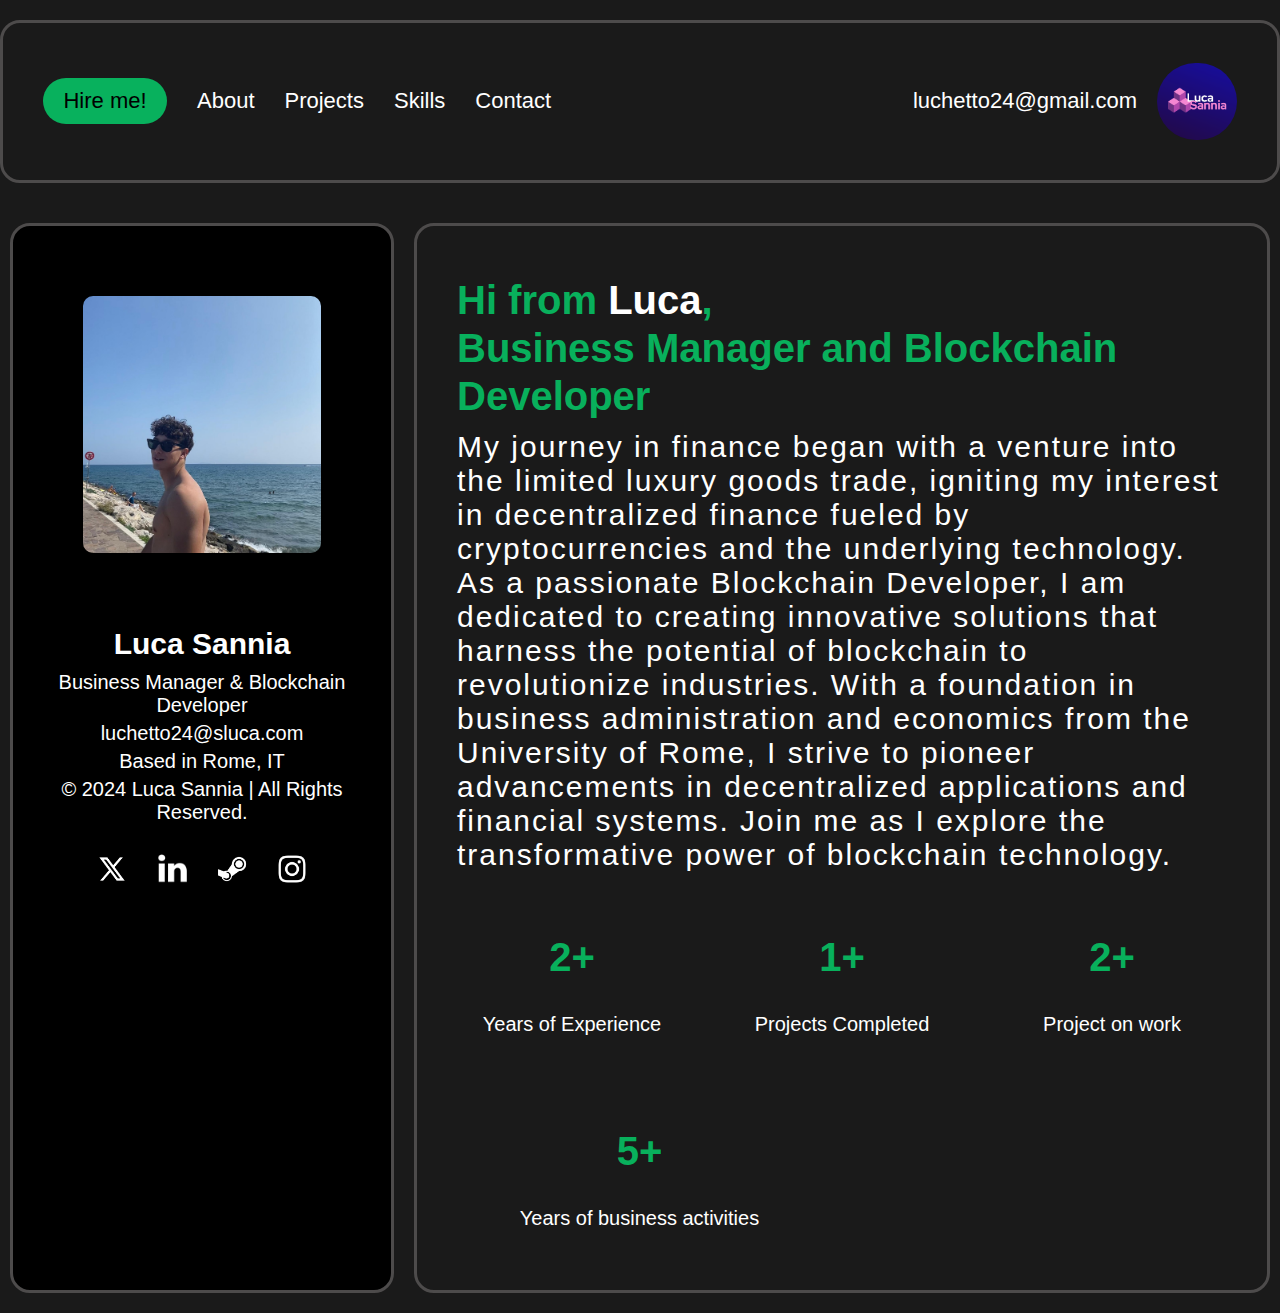
==== navigation-tab/aboutme.html @ 82027bcf "megatag imagine added" ====
<!DOCTYPE html>
<html lang="en">
<head>
  <meta charset="UTF-8">
  <meta name="viewport" content="width=device-width, initial-scale=1.0">
  <title>Luca Sannia | About me</title>
  <link rel="icon" type="image/x-icon" href="./assets/img/Fav-Icon.png">
  <link rel="stylesheet" href="../assets/css/aboutme.css">
  <meta name="description" content="Explore Luca Sannia's journey from business management to blockchain development. Discover his passion for decentralized finance and innovative blockchain solutions. Learn about his background, skills, and projects. Contact Luca for collaborations and business inquiries.">
  <meta name="keywords" content="Luca Sannia, business manager, blockchain developer, decentralized finance, blockchain solutions, blockchain technology, Rome, IT">
  <meta name="robots" content="index, follow">
  <meta name="author" content="Luca Sannia">
  <meta property="og:title" content="Luca Sannia | About me">
  <meta property="og:description" content="Explore Luca Sannia's journey from business management to blockchain development. Discover his passion for decentralized finance and innovative blockchain solutions. Learn about his background, skills, and projects. Contact Luca for collaborations and business inquiries.">
  <meta property="og:type" content="website">
  <meta property="og:image" content="https://www.dropbox.com/scl/fi/gg0s08ts35b4jxzgrot3h/megatag-aboutme.png?rlkey=hx1lsll9c0t20wys432btjf5d&st=v4zu6bv2&raw=1" />
</head>
<body >
  <div class="container">

  <header class="header">
    <div class="headerin">

       <div class="hamburger-contactbtn">
                <div class="hamburger-menu">
                    <ul>
                    <li>
                                       
                              <a class="first" href="#"> <div class="bar"></div></a> 
                              <a class="first" href="#"> <div class="bar"></div></a> 
                              <a class="first" href="#"> <div class="bar"></div></a> 
                    <ul> 
                      <li><a id="w" href="../navigation-tab/aboutme.html">About</a></li>
                      <li><a id="w" href="../navigation-tab/Projects.html">Projects</a></li>
                      <li><a id="w" href="../index.html">Skills</a></li>
                      <li><a id="w" href="../navigation-tab/contact-form.html">Contacts</a></li>
                    </ul> 
                    </li> 

                    </div>

                    <div class="ipad-contactbtn">

                        <a href="../navigation-tab/contact-form.html"><button class="hire-me">Hire me!</button></a>
        
                    </div>
                    
                </div>       

                <div class="nav-div">

                    <div class="leftside">
                    <div class="pc-contactbtn">
                        <a href="../navigation-tab/contact-form.html"><button class="hire-me">Hire me!</button></a>
                    </div>

                        <nav class="navbar">
                          <a href="../navigation-tab/aboutme.html" id="navstyle">About</a>
                          <a href="../navigation-tab/Projects.html" id="navstyle">Projects</a>
                          <a href="../index.html" id="navstyle">Skills</a>
                          <a href="../navigation-tab/contact-form.html" id="navstyle">Contact</a>
                        </nav>
                    </div>
                    
            

                    <div class="logomail">
                        <div class="title-text-div"> 
                            <span class="mail-text">luchetto24@gmail.com</span>
                        </div>
        
                        <div class="iphone-contactbtn">
        
                            <a href="../navigation-tab/contact-form.html"><button class="hire-me">Hire me!</button></a>
            
                        </div>
        
                        <div class="logo-div">
                            <a href="../index.html"><img src="../assets/img/logo.png" alt="SL"></a>
                        </div>
                    </div>
                </div>
    </div>    
    </header>

  <div class="page">
    <div class="sidebar">
      <div class="profile-pic">
        <img src="../assets/img/logo2.jpg" alt="Profile Picture">
      </div>
      <div class="contact-info">
        <h1>Luca Sannia</h1>
        <p>Business Manager & Blockchain Developer</p>
        <p>luchetto24@sluca.com</p>
        <p>Based in Rome, IT</p>
        <p>© 2024 Luca Sannia | All Rights Reserved.</p>
        <div class="social-media">
          <a href="https://x.com/lucasanniaxx" target="_blank"><img src="../assets/img/x.jpeg"></a>
          <a href="https://www.linkedin.com/in/luca-sannia-376871309/" target="_blank"><img src="../assets/img/f940f4a6-fd44-4141-a43b-db25dd425c85.jpeg"></a>
          <a href="https://github.com/SLuca-24"target="_blank"><img src="../assets/img/Steam Game app.jpeg"></a>
          <a href="https://www.instagram.com/lucasanniaa/"target="_blank"><img src="../assets/img/insta.jpeg"></a>
        </div>
      </div>
    </div>
    <div class="main-content">
      <div class="introduction">
        <h1>Hi from <span class="highlight">Luca</span>,<br>Business Manager and Blockchain Developer</h1>
        <p>My journey in finance began with a venture into the limited luxury goods trade, igniting my interest in decentralized finance fueled by cryptocurrencies and the underlying technology. As a passionate Blockchain Developer, I am dedicated to creating innovative solutions that harness the potential of blockchain to revolutionize industries. With a foundation in business administration and economics from the University of Rome, I strive to pioneer advancements in decentralized applications and financial systems. Join me as I explore the transformative power of blockchain technology.</p>
      </div>
      <div class="stats">
        <div class="singlestats">
          <h2>2+</h2>
          <p>Years of Experience</p>
        </div>
        <div class="singlestats">
          <h2>1+</h2>
          <p>Projects Completed</p>
        </div>
        <div class="singlestats">
          <h2>2+</h2>
          <p>Project on work</p>
        </div>
        <div class="singlestats">
          <h2>5+</h2>
          <p>Years of business activities</p>
        </div>
        <div>
    </div>
  </div>
</div>
</body>
</html>
---- assets/css/aboutme.css ----
body {
  font-family: Arial;
  background-color: #1A1A1A;
  color: #ffffff;
  display: flex;
  justify-content: center;
  align-items: center;
  min-height: 100vh;
  margin: 0;
}

.container {
  display: flex;
  flex-direction: column;
  width: 100%;
  height: 100%;
  background-color: #1A1A1A;
  align-items: center;
  box-sizing: border-box;
}

.page {
  display: flex;
  flex-direction: row;
  width: 100%;
  margin-left: 60px;
  margin-right: 60px;
  box-sizing: border-box;
}

.sidebar {
  width: 30%;
  background-color: #000;
  padding: 20px;
  display: flex;
  flex-direction: column;
  align-items: center;
  margin: 20px 10px;
  border: solid 3px #4d4b4b;
  border-radius: 20px;
  box-sizing: border-box;
}

.profile-pic {
  margin: 50px;
}

.profile-pic img {
  width: 100%;
  border-radius: 10px;
}

.contact-info {
  text-align: center;
}

.contact-info h1 {
  font-size: 30px;
  margin-bottom: 10px;
}

.contact-info p {
  font-size: 20px;
  margin: 5px 0;
}

.social-media {
  display: flex;
  justify-content: center;
  gap: 10px;
  margin: 20px 0;
}

.social-media a img {
  width: 50px;
  height: 50px;
}

.hire-me {
  background-color: #00ff80a9;
  color: #000;
  padding: 10px 20px;
  border: none;
  border-radius: 5px;
  cursor: pointer;
  font-size: 16px;
}

.main-content {
  flex: 1;
  width: 100%;
  padding: 40px;
  display: flex;
  flex-direction: column;
  justify-content: center;
  gap: 20px;
  border: solid 3px #4d4b4b;
  border-radius: 20px;
  margin: 20px 10px;
  box-sizing: border-box;
}

.introduction p {
  font-size: 30px;
  color: white;
  letter-spacing: 2px;
}

.introduction h1 {
  font-size: 40px;
  line-height: 1.2;
  color: #00ff80a9;
}

.introduction h1 .highlight {
  color: white;
}

.introduction h1, .introduction p {
  margin: 10px 0;
}

.stats {
  display: flex;
  flex-direction: row;
  gap: 40px;
  flex-wrap: wrap;
}

.stats > div {
  text-align: center;
  flex: 1;
  min-width: 200px;
}

.stats h2 {
  font-size: 40px;
  color: #00ff80a9;
}

.singlestats:hover {
  transform: scale(1.1);
}

.stats p {
  font-size: 20px;
}

.header {
  background-color: #1a1a1a;
  padding: 40px 40px;
  border: solid 3px #4d4b4b;
  border-radius: 20px;
  box-sizing: border-box;
  width: 100%;
  margin-top: 20px;
  margin-left: 60px;
  margin-right: 60px;
  margin-bottom: 20px;
}

.headerin {
  display: flex;
  flex-direction: row;
  justify-content: space-between;
  align-items: center;
}

.nav-div {
  display: flex;
  flex-direction: row;
  align-items: center;
  width: 100%;
  justify-content: space-between;
}

.leftside {
  display: flex;
  flex-direction: row;
  align-items: center;
}

.hire-me {
  background-color: #00ff80a9;
  color: #000;
  padding: 10px 20px;
  border: none;
  border-radius: 100px;
  cursor: pointer;
  font-size: 22px;
  min-width: 101px;
}

.navbar {
  display: flex;
  padding-left: 15px;
}

.navbar a {
  display: flex;
  flex-direction: row;
  padding: 30px;
  font-size: auto;
  color: white;
  text-decoration: none;
  font-size: 22px;
}

.logomail {
  display: flex;
  flex-direction: row;
}

.logo-div {
  display: flex;
  max-height: 80px;
  max-width: 80px;
}

.logo-div img {
  width: 100%;
  height: 100%;
  border-radius: 150px;
}

/* mail */
.mail-text {
  display: flex;
  color: #ffffff;
  height: 100%;
  align-items: center;
  padding-right: 20px;
  font-size: 22px;
}

/* Media */

/*big layout*/
@media (min-width: 992px) {
  .hamburger-menu {
      display: none;
  }

  .iphone-contactbtn {
      display: none;
  }

  .ipad-contactbtn {
      display: none;
  }

  .hire-me {
      background-color: #00ff80a9;
      color: #000;
      padding: 10px 20px;
      border: none;
      border-radius: 100px;
      cursor: pointer;
      font-size: 22px;
      width: 124px;
  }

  .navbar a {
      display: flex;
      flex-direction: row;
      padding: 15px;
      font-size: auto;
      color: white;
      text-decoration: none;
      font-size: 22px;
  }
}

/*ipad layout*/
@media (min-width: 768px) and (max-width: 991px) {
  .header {
      width: 85%;
  }

  .page {
      flex-direction: column;
  }

  .sidebar {
      width: 98%;
  }

  .main-content {
      width: 98%;
  }

  .pc-contactbtn {
      display: none;
  }

  .iphone-contactbtn {
      display: none;
  }

  .navbar {
      display: none;
  }

  .hamburger-menu {
      color: #ffffff;
      max-width: 50px;
      max-height: 50px;
  }

  .hamburger-menu .bar {
      width: 50%;
      height: 4px;
      background-color: rgb(255, 255, 255);
  }

  .hamburger-menu ul {
      margin: 0;
      padding: 0;
      list-style-type: none;
  }

  .hamburger-menu li {
      width: 100px;
      float: left;
      margin: 0;
      padding: 0;
      color: rgb(255, 255, 255);
  }

  .hamburger-menu a {
      display: block;
      padding: 5px;
      text-decoration: none;
  }

  .hamburger-menu li:hover {
      color: black;
      text-decoration: none;
      background-color: #1a1a1a;
  }

  #w {
      color: black;
      padding: 40px 30px;
      font-size: 20px;
      font-weight: 500;
  }

  #w:hover {
      background-color: lightgrey;
  }

  .hamburger-menu li ul {
      display: none;
  }

  .hamburger-menu li:hover ul {
      display: block;
      position: absolute;
      z-index: 1;
      width: 150px;
      padding: 0;
      margin: 0 0 0 -1px;
      border: 1px solid black;
      background-color: white;
  }

  .hamburger-menu li li {
      border: none;
      width: 150px;
  }

  .hamburger-menu li li a {
      padding: 2px 10px;
  }

  .iphone-contactbtn {
      display: none;
  }

  .hamburger-contactbtn {
      display: flex;
      flex-direction: row;
      align-items: center;
  }

  .ipad-contactbtn {
      padding-left: 15px;
  }

  .hire-me {
      background-color: #00ff80a9;
      color: #000;
      padding: 10px 20px;
      border: none;
      border-radius: 100px;
      cursor: pointer;
      font-size: 16px;
  }
}

/*iphone layout */
@media (max-width: 767px) {

  .header {
      padding: 10px;
      padding-top: 20px;
      padding-bottom: 20px;
      width: 92%;
  }

  .page {
      flex-direction: column;
  }

  .sidebar {
      width: 90%;
  }

  .main-content {
      width: 85%;
  }

  .hire-me {
      background-color: #00ff80a9;
      color: #000;
      padding: 10px 20px;
      border: none;
      border-radius: 100px;
      cursor: pointer;
      font-size: 16px;
  }

  .mail-text {
      display: none;
  }

  .pc-contactbtn {
      display: none;
  }

  .ipad-contactbtn {
      display: none;
  }

  .iphone-contactbtn {
      padding-right: 15px;
  }

  .logomail {
      align-items: center;
  }

  .navbar {
      display: none;
  }

  .hamburger-menu {
      color: #ffffff;
      max-width: 50px;
      max-height: 50px;
  }

  .hamburger-menu .bar {
      width: 50%;
      height: 4px;
      background-color: rgb(255, 255, 255);
  }

  .hamburger-menu ul {
      margin: 0;
      padding: 0;
      list-style-type: none;
  }

  .hamburger-menu li {
      width: 100px;
      float: left;
      margin: 0;
      padding: 0;
      color: rgb(255, 255, 255);
  }

  .hamburger-menu a {
      display: block;
      padding: 5px;
      text-decoration: none;
  }

  .hamburger-menu li:hover {
      color: black;
      text-decoration: none;
      background-color: #1a1a1a;
  }

  #w {
      color: black;
      padding: 40px 30px;
      font-size: 20px;
      font-weight: 500;
  }

  #w:hover {
      background-color: lightgrey;
  }

  .hamburger-menu li ul {
      display: none;
  }

  .hamburger-menu li:hover ul {
      display: block;
      position: absolute;
      z-index: 1;
      width: 150px;
      padding: 0;
      margin: 0 0 0 -1px;
      border: 1px solid black;
      background-color: white;
  }

  .hamburger-menu li li {
      border: none;
      width: 150px;
  }

  .hamburger-menu li li a {
      padding: 2px 10px;
  }

  .title-text {
      display: none;
  }
}


@media (max-width: 550px) {
  .header, .sidebar, .main-content {
      margin-left: auto;
      margin-right: auto;
      width: 90%;
  }

  .stats {
      flex-direction: column;
      align-items: center;
  }

  .stats > div {
      width: 100%;
      margin-bottom: 20px;
  }
}

@media (max-width: 930px) {
  .container {
      flex-direction: column;
      align-items: center;
  }
}

@media (max-width: 767px) {
  .header, .sidebar, .main-content {
      width: 89%;
      margin-left: auto;
      margin-right: auto;
  }

  .container {
      margin-left: 0;
      align-items: center;
  }
}
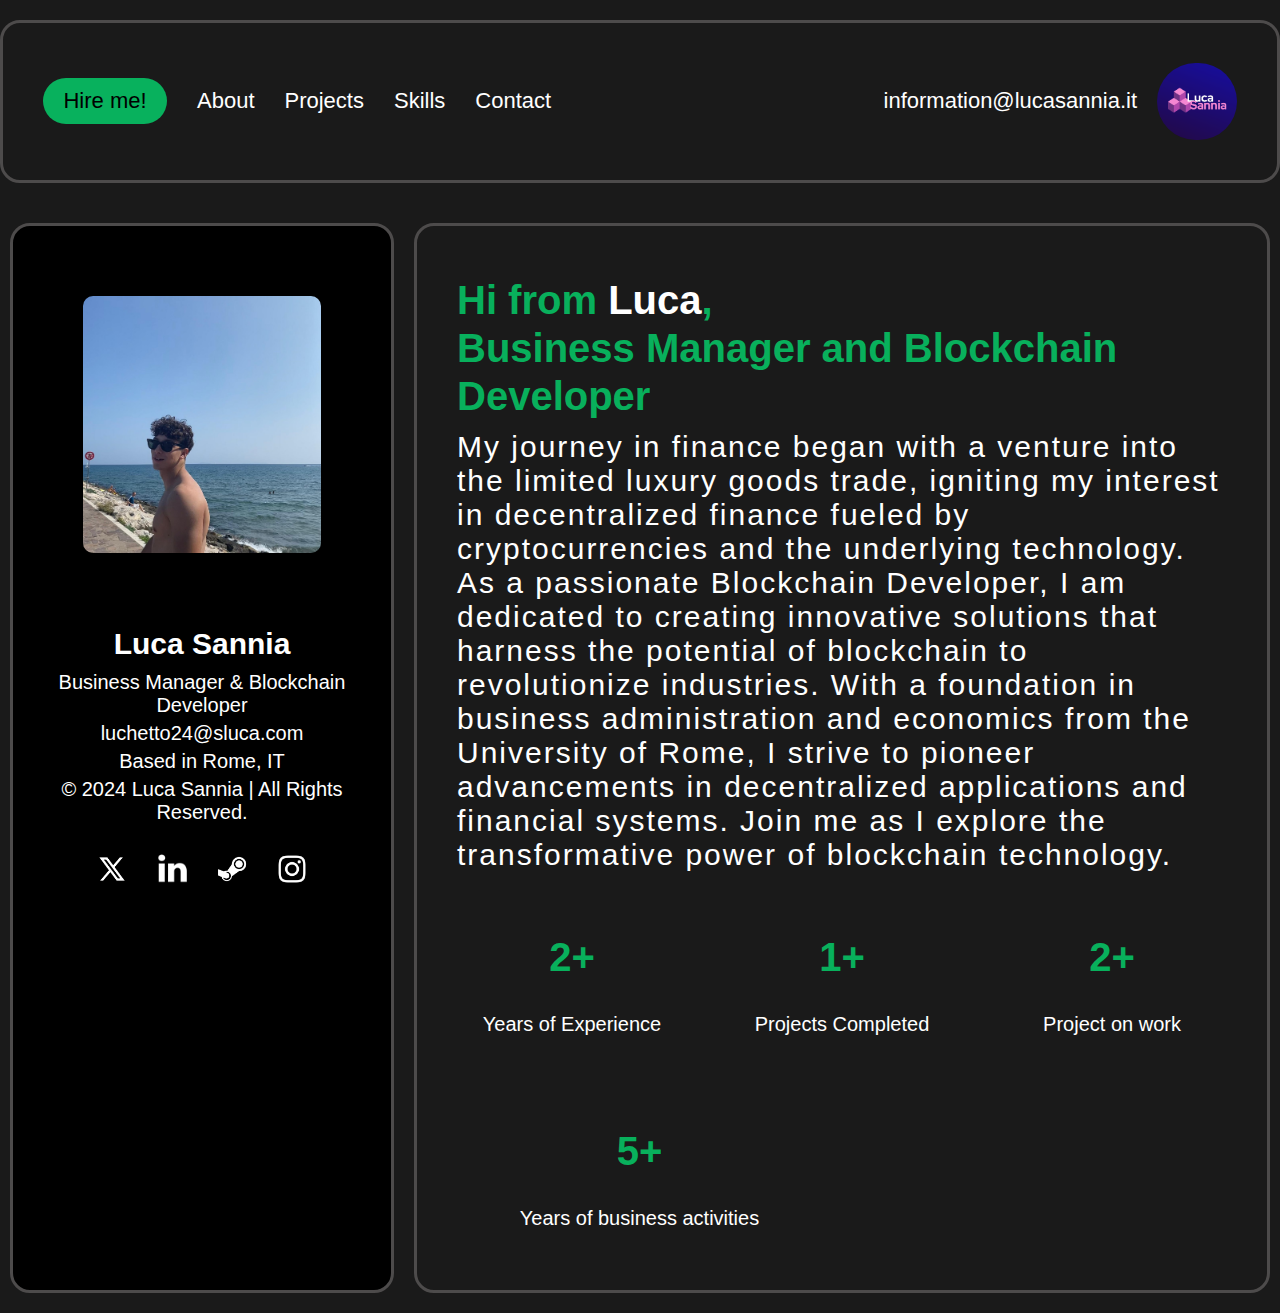
==== commit 88bcbae3: "fixes" ====
--- a/navigation-tab/aboutme.html
+++ b/navigation-tab/aboutme.html
@@ -4,7 +4,7 @@
   <meta charset="UTF-8">
   <meta name="viewport" content="width=device-width, initial-scale=1.0">
   <title>Luca Sannia | About me</title>
-  <link rel="icon" type="image/x-icon" href="./assets/img/Fav-Icon.png">
+  <link rel="icon" type="image/x-icon" href="../assets/img/Fav-Icon.png">
   <link rel="stylesheet" href="../assets/css/aboutme.css">
   <meta name="description" content="Explore Luca Sannia's journey from business management to blockchain development. Discover his passion for decentralized finance and innovative blockchain solutions. Learn about his background, skills, and projects. Contact Luca for collaborations and business inquiries.">
   <meta name="keywords" content="Luca Sannia, business manager, blockchain developer, decentralized finance, blockchain solutions, blockchain technology, Rome, IT">
@@ -66,7 +66,7 @@
 
                     <div class="logomail">
                         <div class="title-text-div"> 
-                            <span class="mail-text">luchetto24@gmail.com</span>
+                            <span class="mail-text">information@lucasannia.it</span>
                         </div>
         
                         <div class="iphone-contactbtn">
@@ -76,7 +76,7 @@
                         </div>
         
                         <div class="logo-div">
-                            <a href="../index.html"><img src="../assets/img/logo.png" alt="SL"></a>
+                            <a href="../index.html"><img src="../assets/img/logo.png" alt="Logo"></a>
                         </div>
                     </div>
                 </div>
@@ -86,7 +86,7 @@
   <div class="page">
     <div class="sidebar">
       <div class="profile-pic">
-        <img src="../assets/img/logo2.jpg" alt="Profile Picture">
+        <img src="../assets/img/logo2.jpg" alt="Personal Picture">
       </div>
       <div class="contact-info">
         <h1>Luca Sannia</h1>
@@ -95,10 +95,10 @@
         <p>Based in Rome, IT</p>
         <p>© 2024 Luca Sannia | All Rights Reserved.</p>
         <div class="social-media">
-          <a href="https://x.com/lucasanniaxx" target="_blank"><img src="../assets/img/x.jpeg"></a>
-          <a href="https://www.linkedin.com/in/luca-sannia-376871309/" target="_blank"><img src="../assets/img/f940f4a6-fd44-4141-a43b-db25dd425c85.jpeg"></a>
-          <a href="https://github.com/SLuca-24"target="_blank"><img src="../assets/img/Steam Game app.jpeg"></a>
-          <a href="https://www.instagram.com/lucasanniaa/"target="_blank"><img src="../assets/img/insta.jpeg"></a>
+          <a href="https://x.com/lucasanniaxx" target="_blank"><img src="../assets/img/x.jpeg" alt="X"></a>
+          <a href="https://www.linkedin.com/in/luca-sannia-376871309/" target="_blank"><img src="../assets/img/f940f4a6-fd44-4141-a43b-db25dd425c85.jpeg" alt="Linkedin"></a>
+          <a href="https://github.com/SLuca-24"target="_blank"><img src="../assets/img/Steam Game app.jpeg" alt="GitHub"></a>
+          <a href="https://www.instagram.com/lucasanniaa/"target="_blank"><img src="../assets/img/insta.jpeg" alt="Instagram"></a>
         </div>
       </div>
     </div>
--- a/assets/css/aboutme.css
+++ b/assets/css/aboutme.css
@@ -39,10 +39,12 @@
   border: solid 3px #4d4b4b;
   border-radius: 20px;
   box-sizing: border-box;
+  animation: slideInRight 0.8s ease-in-out;
 }
 
 .profile-pic {
   margin: 50px;
+  animation: fadeIn 1.5s ease-in-out;
 }
 
 .profile-pic img {
@@ -69,6 +71,10 @@
   justify-content: center;
   gap: 10px;
   margin: 20px 0;
+}
+
+.social-media a:hover {
+  transform: scale(1.1)
 }
 
 .social-media a img {
@@ -86,6 +92,10 @@
   font-size: 16px;
 }
 
+.hire-me:hover {
+  transform: scale(1.09);
+}
+
 .main-content {
   flex: 1;
   width: 100%;
@@ -98,6 +108,7 @@
   border-radius: 20px;
   margin: 20px 10px;
   box-sizing: border-box;
+  animation: slideInLeft 0.8s ease-in-out;
 }
 
 .introduction p {
@@ -157,6 +168,7 @@
   margin-left: 60px;
   margin-right: 60px;
   margin-bottom: 20px;
+  animation: slideInTop 0.8s ease-in-out;
 }
 
 .headerin {
@@ -206,6 +218,10 @@
   font-size: 22px;
 }
 
+.navbar a:hover {
+  transform: scale(1.09);
+}
+
 .logomail {
   display: flex;
   flex-direction: row;
@@ -215,6 +231,10 @@
   display: flex;
   max-height: 80px;
   max-width: 80px;
+}
+
+.logo-div:hover {
+  transform: scale(1.15);
 }
 
 .logo-div img {
@@ -573,3 +593,56 @@
 }
 
 
+/*animations*/
+@keyframes fadeIn {
+  from {
+    opacity: 0;
+  }
+  to {
+    opacity: 1;
+  }
+}
+
+@keyframes slideInLeft {
+  from {
+    transform: translateX(-100%);
+    opacity: 0;
+  }
+  to {
+    transform: translateX(0);
+    opacity: 1;
+  }
+}
+
+@keyframes slideInRight {
+  from {
+    transform: translateX(100%);
+    opacity: 0;
+  }
+  to {
+    transform: translateX(0);
+    opacity: 1;
+  }
+}
+
+
+@keyframes buttonHover {
+  from {
+    transform: scale(1);
+  }
+  to {
+    transform: scale(1.1);
+  }
+}
+
+@keyframes slideInTop {
+  from {
+    transform: translateY(-100%);
+    opacity: 0;
+  }
+  to {
+    transform: translateY(0);
+    opacity: 1;
+  }
+}
+
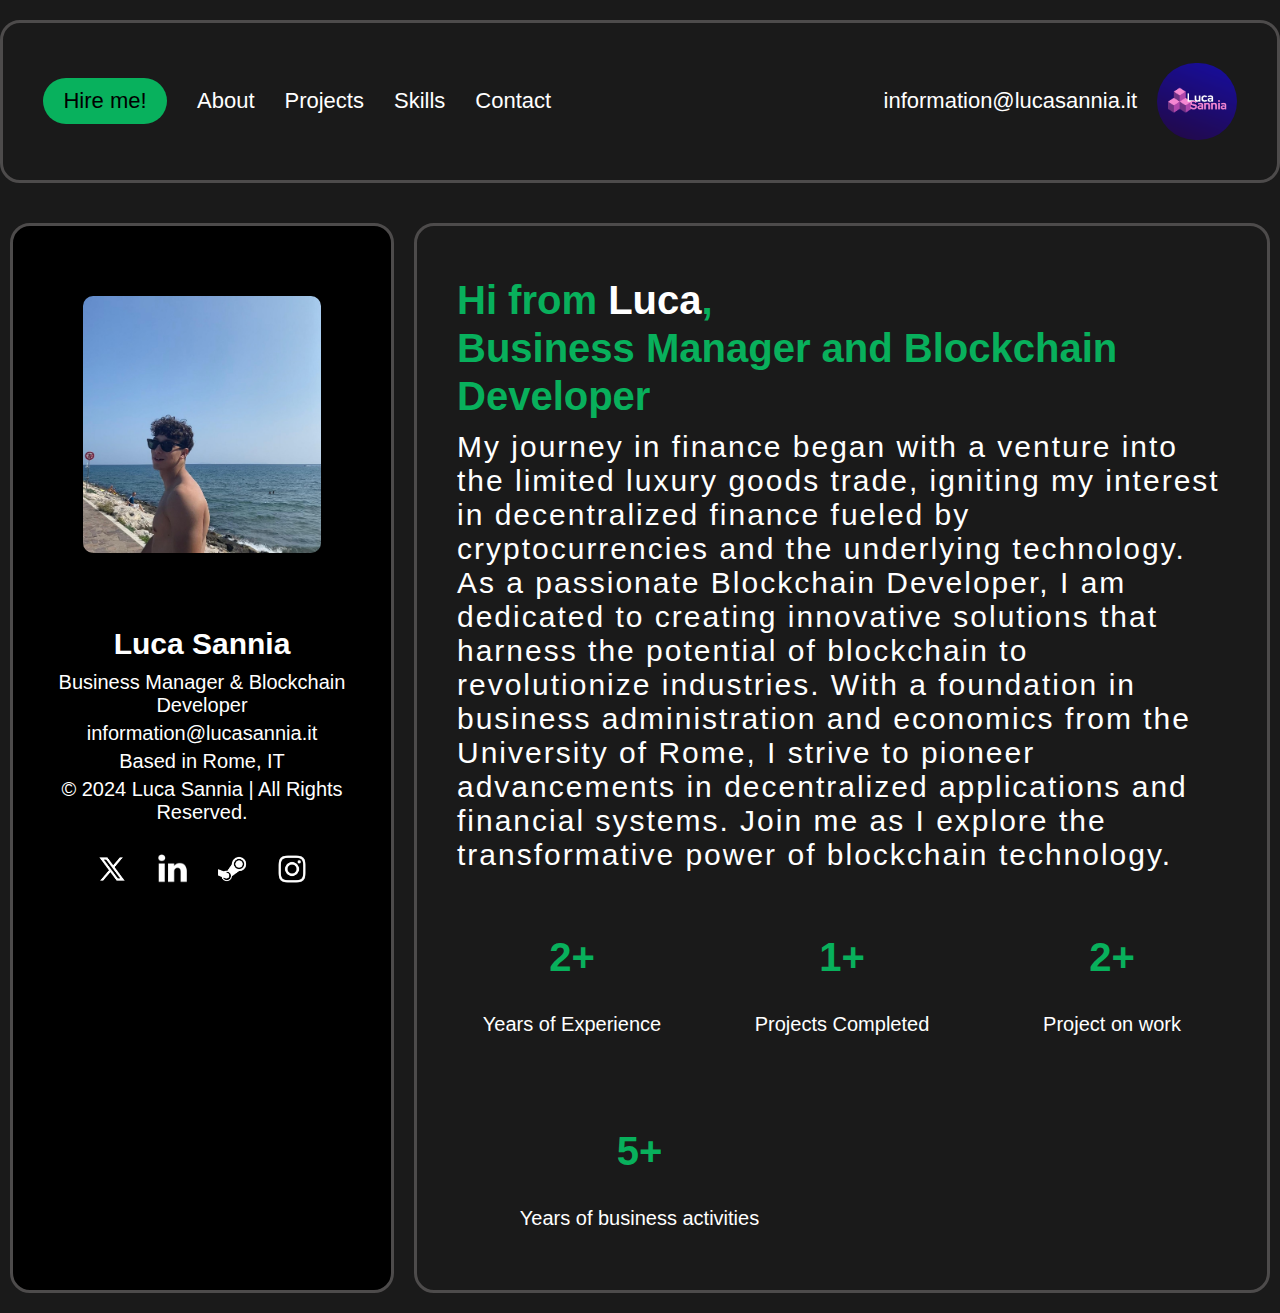
==== commit 835efed5: "kk" ====
--- a/navigation-tab/aboutme.html
+++ b/navigation-tab/aboutme.html
@@ -91,7 +91,7 @@
       <div class="contact-info">
         <h1>Luca Sannia</h1>
         <p>Business Manager & Blockchain Developer</p>
-        <p>luchetto24@sluca.com</p>
+        <p id="email">information@lucasannia.it</p>
         <p>Based in Rome, IT</p>
         <p>© 2024 Luca Sannia | All Rights Reserved.</p>
         <div class="social-media">
--- a/assets/css/aboutme.css
+++ b/assets/css/aboutme.css
@@ -39,7 +39,7 @@
   border: solid 3px #4d4b4b;
   border-radius: 20px;
   box-sizing: border-box;
-  animation: slideInRight 0.8s ease-in-out;
+  animation: fadeIn 1.5s ease-in-out;
 }
 
 .profile-pic {
@@ -52,6 +52,7 @@
   border-radius: 10px;
 }
 
+
 .contact-info {
   text-align: center;
 }
@@ -77,6 +78,9 @@
   transform: scale(1.1)
 }
 
+#email {
+  text-decoration: none;
+}
 .social-media a img {
   width: 50px;
   height: 50px;
@@ -108,7 +112,7 @@
   border-radius: 20px;
   margin: 20px 10px;
   box-sizing: border-box;
-  animation: slideInLeft 0.8s ease-in-out;
+  animation: fadeIn 1.5s ease-in-out;
 }
 
 .introduction p {
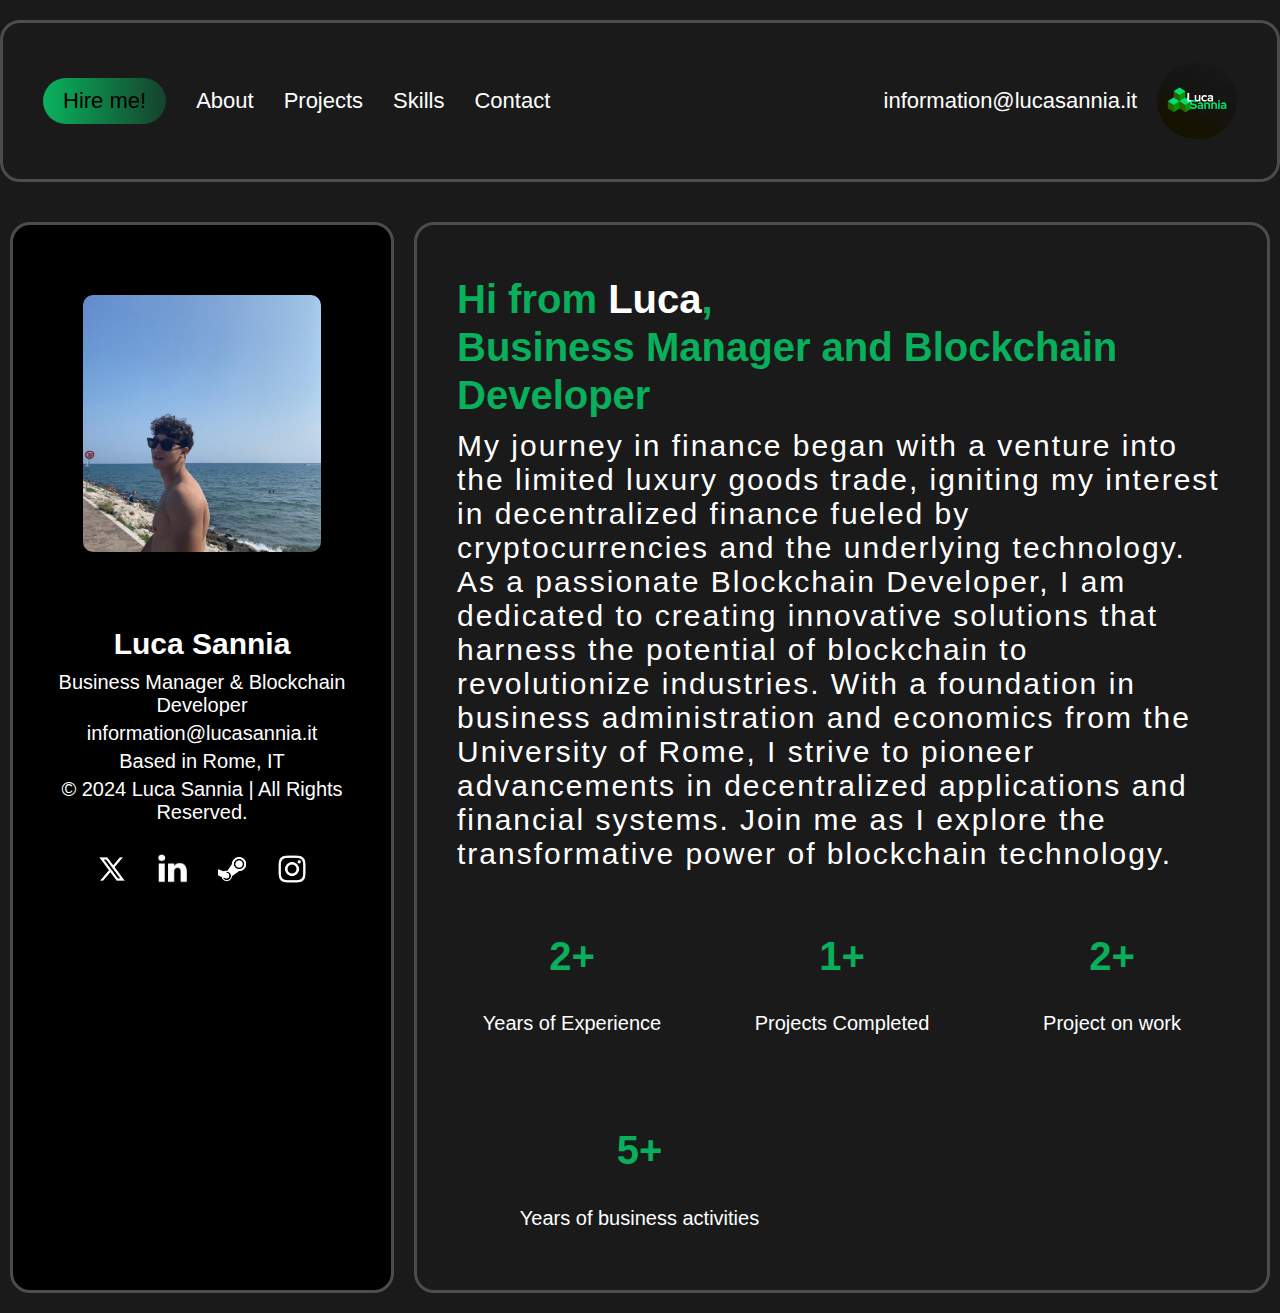
==== commit 6000a74e: "last" ====
--- a/navigation-tab/aboutme.html
+++ b/navigation-tab/aboutme.html
@@ -4,7 +4,7 @@
   <meta charset="UTF-8">
   <meta name="viewport" content="width=device-width, initial-scale=1.0">
   <title>Luca Sannia | About me</title>
-  <link rel="icon" type="image/x-icon" href="../assets/img/Fav-Icon.png">
+  <link rel="icon" type="image/x-icon" href="../assets/img/Favicon.jpeg" alt="Fav-Icon">
   <link rel="stylesheet" href="../assets/css/aboutme.css">
   <meta name="description" content="Explore Luca Sannia's journey from business management to blockchain development. Discover his passion for decentralized finance and innovative blockchain solutions. Learn about his background, skills, and projects. Contact Luca for collaborations and business inquiries.">
   <meta name="keywords" content="Luca Sannia, business manager, blockchain developer, decentralized finance, blockchain solutions, blockchain technology, Rome, IT">
--- a/assets/css/aboutme.css
+++ b/assets/css/aboutme.css
@@ -50,6 +50,13 @@
 .profile-pic img {
   width: 100%;
   border-radius: 10px;
+  transition: transform 0.9s ease;
+  transition: rotate 0.9s ease;
+}
+
+.profile-pic img:hover {
+  transform: scale(1.01);
+  transform: rotate(359deg);
 }
 
 
@@ -75,30 +82,22 @@
 }
 
 .social-media a:hover {
-  transform: scale(1.1)
+  transform: scale(1.1);
 }
 
 #email {
   text-decoration: none;
+  transition: color 0.6s ease;
+}
+
+#email:hover {
+  color: #00ff8067;
 }
 .social-media a img {
   width: 50px;
   height: 50px;
 }
 
-.hire-me {
-  background-color: #00ff80a9;
-  color: #000;
-  padding: 10px 20px;
-  border: none;
-  border-radius: 5px;
-  cursor: pointer;
-  font-size: 16px;
-}
-
-.hire-me:hover {
-  transform: scale(1.09);
-}
 
 .main-content {
   flex: 1;
@@ -173,6 +172,8 @@
   margin-right: 60px;
   margin-bottom: 20px;
   animation: slideInTop 0.8s ease-in-out;
+  margin-left: 10px;
+  margin-right: 10px;
 }
 
 .headerin {
@@ -205,8 +206,16 @@
   cursor: pointer;
   font-size: 22px;
   min-width: 101px;
-}
-
+  text-decoration: none;
+  display: inline-block;
+  width: auto;
+  white-space: nowrap;
+  background: linear-gradient(to right, #00ff80a9, #00ff802d);
+}
+
+.hire-me:hover {
+  background: linear-gradient(to right, #00ff802d, #00ff80a9);
+}
 .navbar {
   display: flex;
   padding-left: 15px;
@@ -247,14 +256,18 @@
   border-radius: 150px;
 }
 
-/* mail */
 .mail-text {
   display: flex;
   color: #ffffff;
   height: 100%;
-  align-items: center;
+  align-items:center;
   padding-right: 20px;
-  font-size: 22px;
+  font-size:22px;
+  transition: color 0.6s ease; 
+}
+
+.mail-text:hover {
+  color: #00ff8067;
 }
 
 /* Media */
@@ -273,16 +286,7 @@
       display: none;
   }
 
-  .hire-me {
-      background-color: #00ff80a9;
-      color: #000;
-      padding: 10px 20px;
-      border: none;
-      border-radius: 100px;
-      cursor: pointer;
-      font-size: 22px;
-      width: 124px;
-  }
+
 
   .navbar a {
       display: flex;
@@ -412,15 +416,7 @@
       padding-left: 15px;
   }
 
-  .hire-me {
-      background-color: #00ff80a9;
-      color: #000;
-      padding: 10px 20px;
-      border: none;
-      border-radius: 100px;
-      cursor: pointer;
-      font-size: 16px;
-  }
+
 }
 
 /*iphone layout */
@@ -445,15 +441,6 @@
       width: 85%;
   }
 
-  .hire-me {
-      background-color: #00ff80a9;
-      color: #000;
-      padding: 10px 20px;
-      border: none;
-      border-radius: 100px;
-      cursor: pointer;
-      font-size: 16px;
-  }
 
   .mail-text {
       display: none;
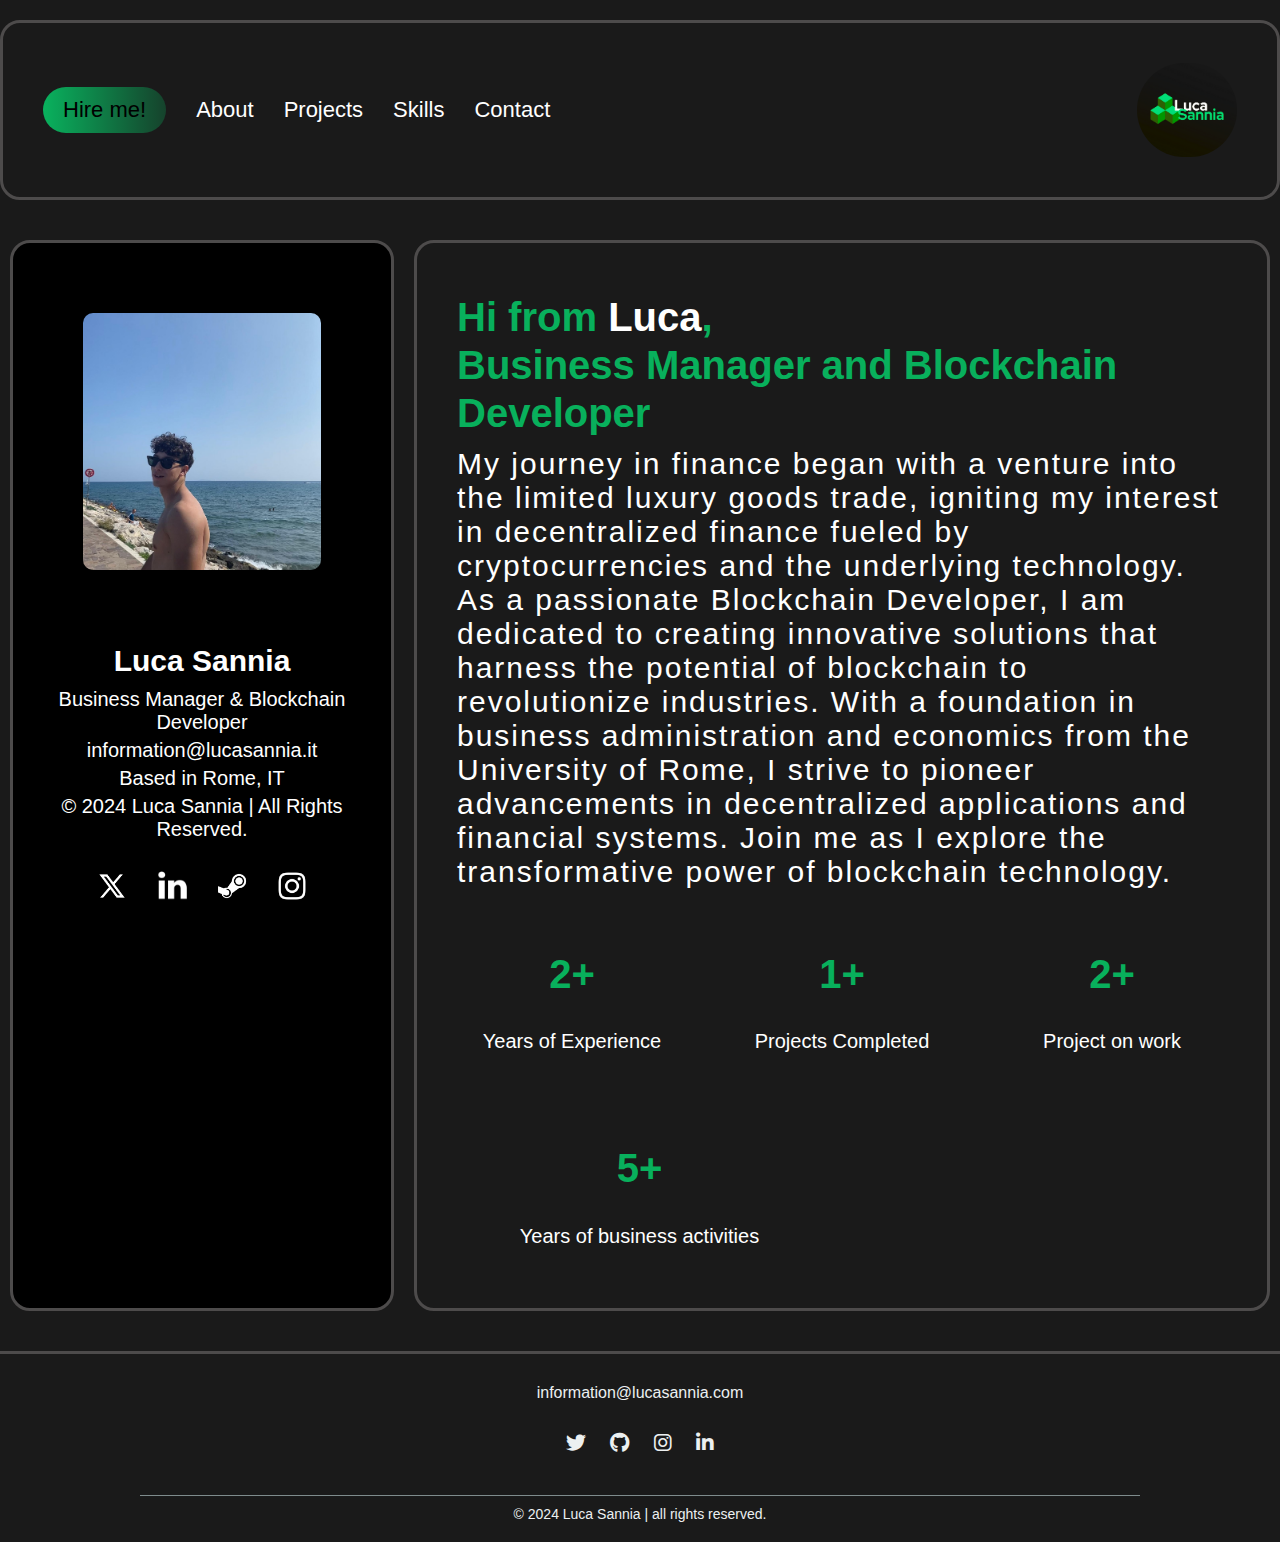
==== commit 36e53955: "big fixes" ====
--- a/navigation-tab/aboutme.html
+++ b/navigation-tab/aboutme.html
@@ -6,6 +6,7 @@
   <title>Luca Sannia | About me</title>
   <link rel="icon" type="image/x-icon" href="../assets/img/Favicon.jpeg" alt="Fav-Icon">
   <link rel="stylesheet" href="../assets/css/aboutme.css">
+  <link rel="stylesheet" href="https://cdnjs.cloudflare.com/ajax/libs/font-awesome/6.0.0-beta3/css/all.min.css">
   <meta name="description" content="Explore Luca Sannia's journey from business management to blockchain development. Discover his passion for decentralized finance and innovative blockchain solutions. Learn about his background, skills, and projects. Contact Luca for collaborations and business inquiries.">
   <meta name="keywords" content="Luca Sannia, business manager, blockchain developer, decentralized finance, blockchain solutions, blockchain technology, Rome, IT">
   <meta name="robots" content="index, follow">
@@ -65,10 +66,6 @@
             
 
                     <div class="logomail">
-                        <div class="title-text-div"> 
-                            <span class="mail-text">information@lucasannia.it</span>
-                        </div>
-        
                         <div class="iphone-contactbtn">
         
                             <a href="../navigation-tab/contact-form.html"><button class="hire-me">Hire me!</button></a>
@@ -128,5 +125,24 @@
     </div>
   </div>
 </div>
+</div>
+
+<footer>
+  <div class="footer-container">
+      <div class="footer-content">
+          <p><a href="mailto:example@example.com">information@lucasannia.com</a></p>
+          <div class="social-links">
+              <a href="https://x.com/lucasanniaxx" target="_blank" id="twitter"><i class="fab fa-twitter"></i></a>
+              <a href="https://github.com/SLuca-24" target="_blank" id="github"><i class="fab fa-github"></i></a>
+              <a href="https://www.instagram.com/lucasanniaa/" target="_blank" id="insta"><i class="fab fa-instagram"></i></a>
+              <a href="https://www.linkedin.com/in/luca-sannia-376871309/" target="_blank" id="linkedin"><i class="fab fa-linkedin-in"></i></a>
+          </div>
+      </div>
+      <div class="footer-bottom">
+          <p>&copy; 2024 Luca Sannia | all rights reserved.</p>
+      </div>
+  </div>
+  </footer>
+
 </body>
-</html>
+</html>--- a/assets/css/aboutme.css
+++ b/assets/css/aboutme.css
@@ -93,6 +93,7 @@
 #email:hover {
   color: #00ff8067;
 }
+
 .social-media a img {
   width: 50px;
   height: 50px;
@@ -168,8 +169,6 @@
   box-sizing: border-box;
   width: 100%;
   margin-top: 20px;
-  margin-left: 60px;
-  margin-right: 60px;
   margin-bottom: 20px;
   animation: slideInTop 0.8s ease-in-out;
   margin-left: 10px;
@@ -216,6 +215,7 @@
 .hire-me:hover {
   background: linear-gradient(to right, #00ff802d, #00ff80a9);
 }
+
 .navbar {
   display: flex;
   padding-left: 15px;
@@ -242,8 +242,8 @@
 
 .logo-div {
   display: flex;
-  max-height: 80px;
-  max-width: 80px;
+  max-height: 100px;
+  max-width: 100px;
 }
 
 .logo-div:hover {
@@ -268,6 +268,85 @@
 
 .mail-text:hover {
   color: #00ff8067;
+}
+
+/* Footer */
+
+footer {
+  background-color: #1a1a1a;
+  color: #ecf0f1;
+  padding: 20px 0;
+  text-align: center;
+  margin-top: 20px;
+  width: 100%;
+  border-top: solid 3px #4d4b4b;
+}
+
+.footer-container {
+  max-width: 1000px;
+  margin: 0 auto;
+  padding: 0 20px;
+}
+
+.footer-content {
+  display: flex;
+  flex-direction: column;
+  align-items: center;
+}
+
+.footer-content p {
+  margin: 10px 0;
+  font-size: 16px;
+}
+
+.footer-content a {
+  color: #ecf0f1;
+  text-decoration: none;
+}
+
+
+#twitter:hover {
+  color: #3498db;
+}
+
+#linkedin:hover {
+  color: #3498db;
+}
+
+#github:hover {
+  color: grey;
+}
+
+#insta:hover {
+  color: rgb(255, 0, 128);
+}
+
+
+.social-links {
+  margin: 20px 0;
+}
+
+.social-links a {
+  margin: 0 10px;
+  color: #ecf0f1;
+  font-size: 20px;
+  text-decoration: none;
+  transition: color 0.6s ease; 
+}
+
+.social-links a:hover {
+  color: #3498db;
+}
+
+.footer-bottom {
+  margin-top: 20px;
+  border-top: 1px solid #7f8c8d;
+  padding-top: 10px;
+}
+
+.footer-bottom p {
+  margin: 0;
+  font-size: 14px;
 }
 
 /* Media */
@@ -459,7 +538,16 @@
   }
 
   .logomail {
-      align-items: center;
+    display: flex;
+    flex-direction: row;
+    align-items: center;
+    gap: 15px;
+  }
+
+  .logo-div {
+    padding-right: 10px;
+    max-width: 90px;
+    max-height: 90px;
   }
 
   .navbar {
@@ -635,5 +723,4 @@
     transform: translateY(0);
     opacity: 1;
   }
-}
-
+}